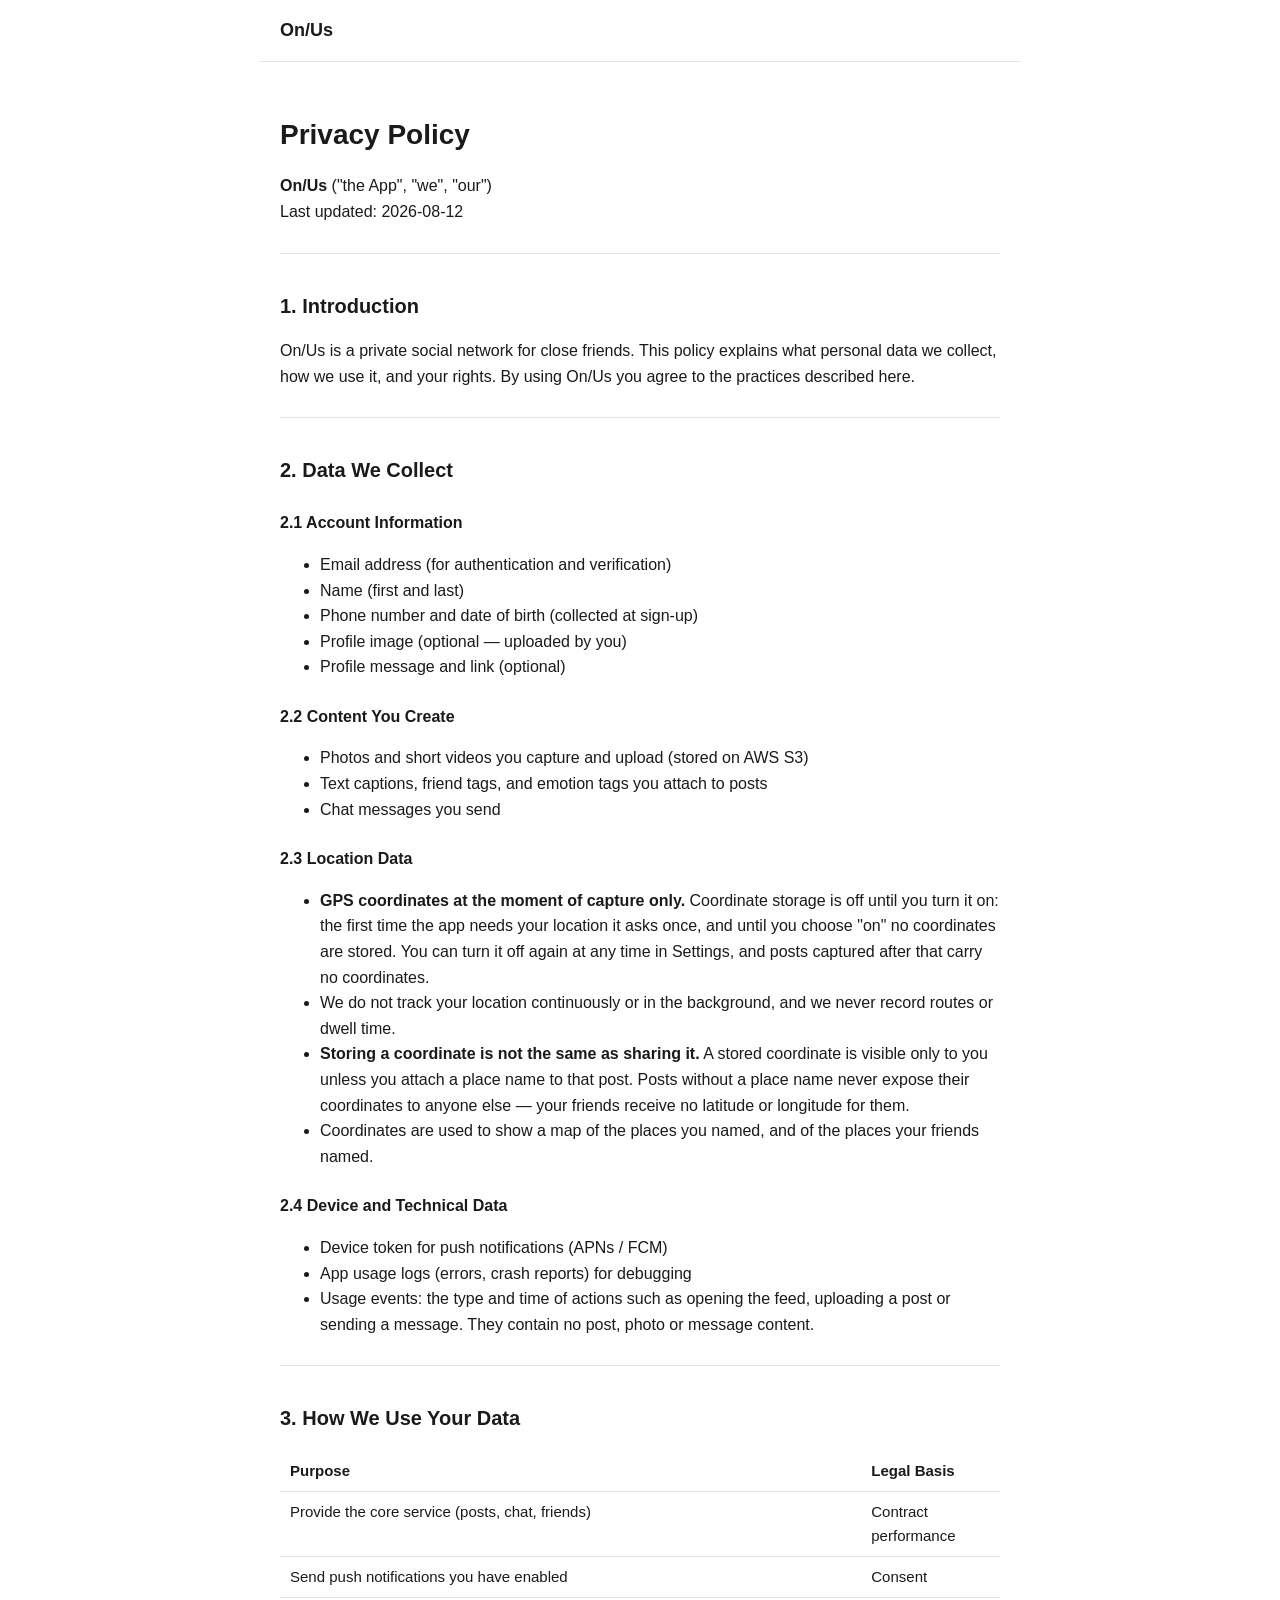
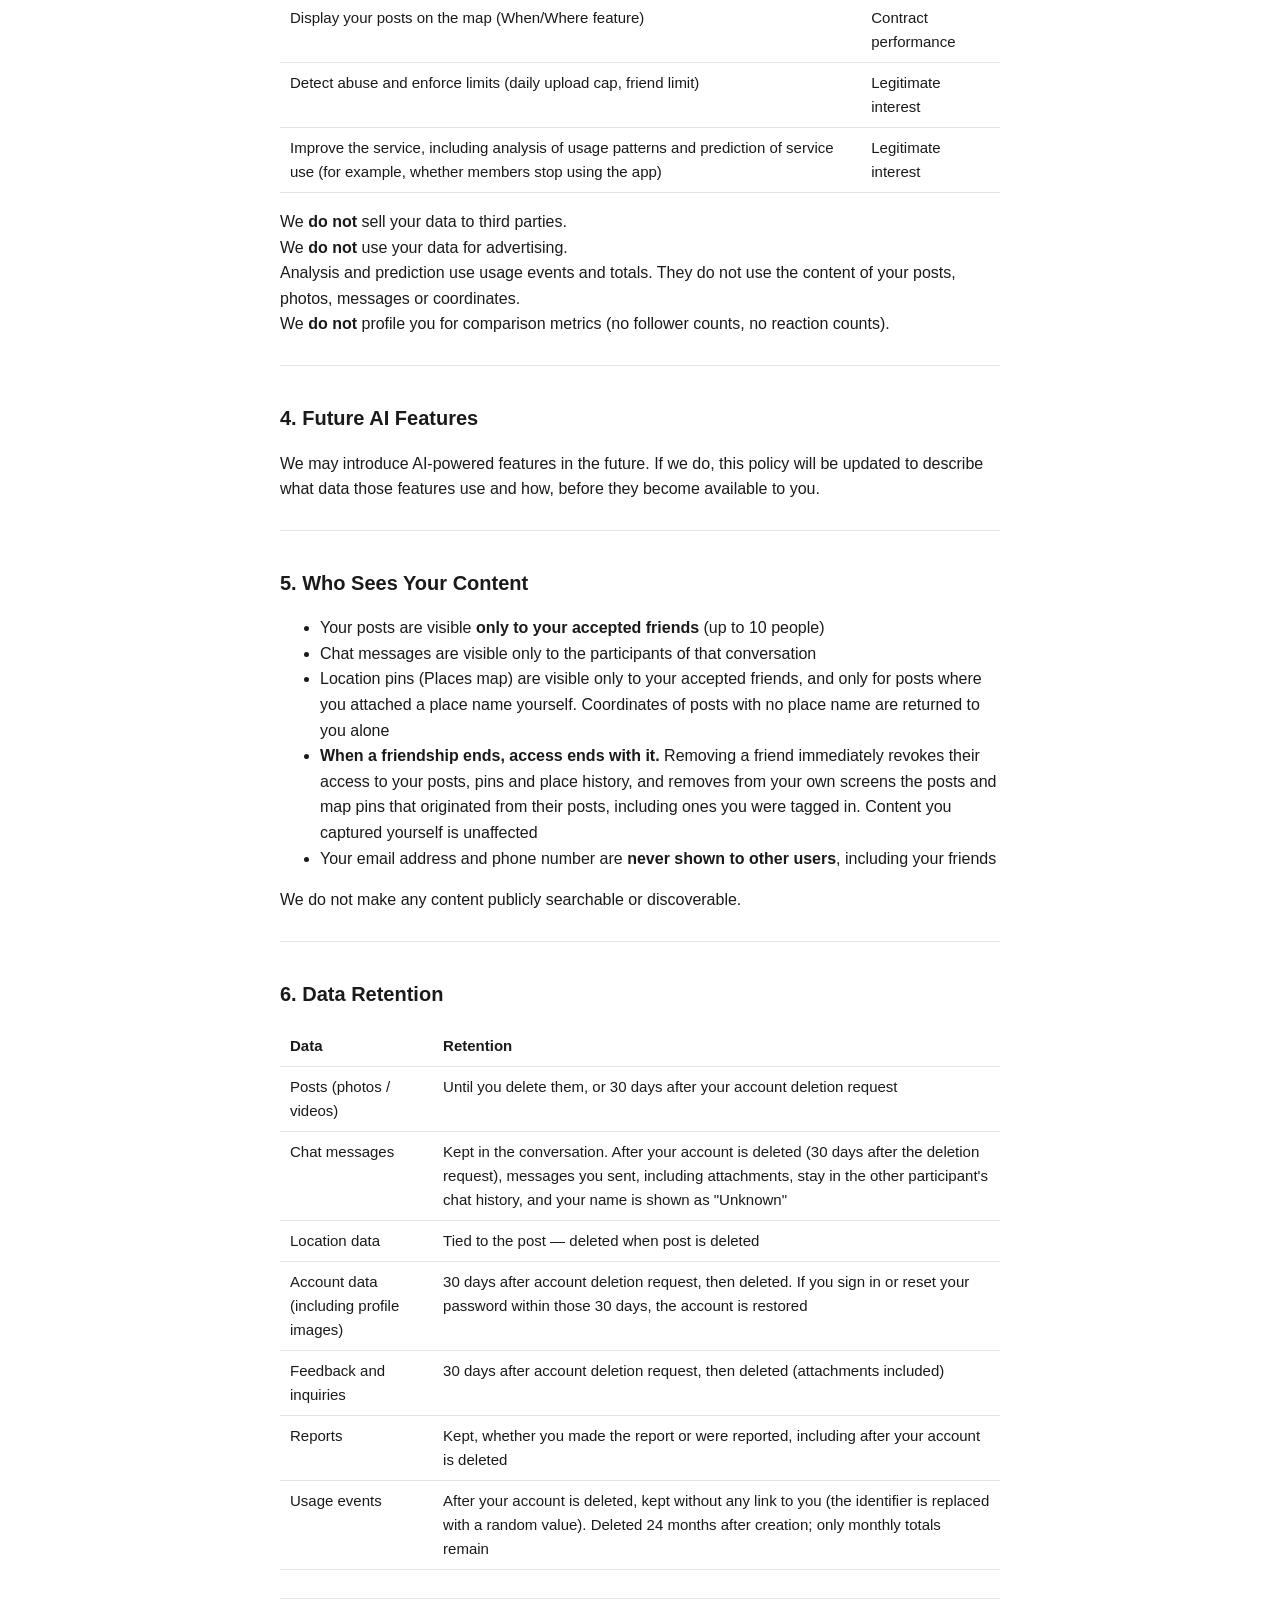
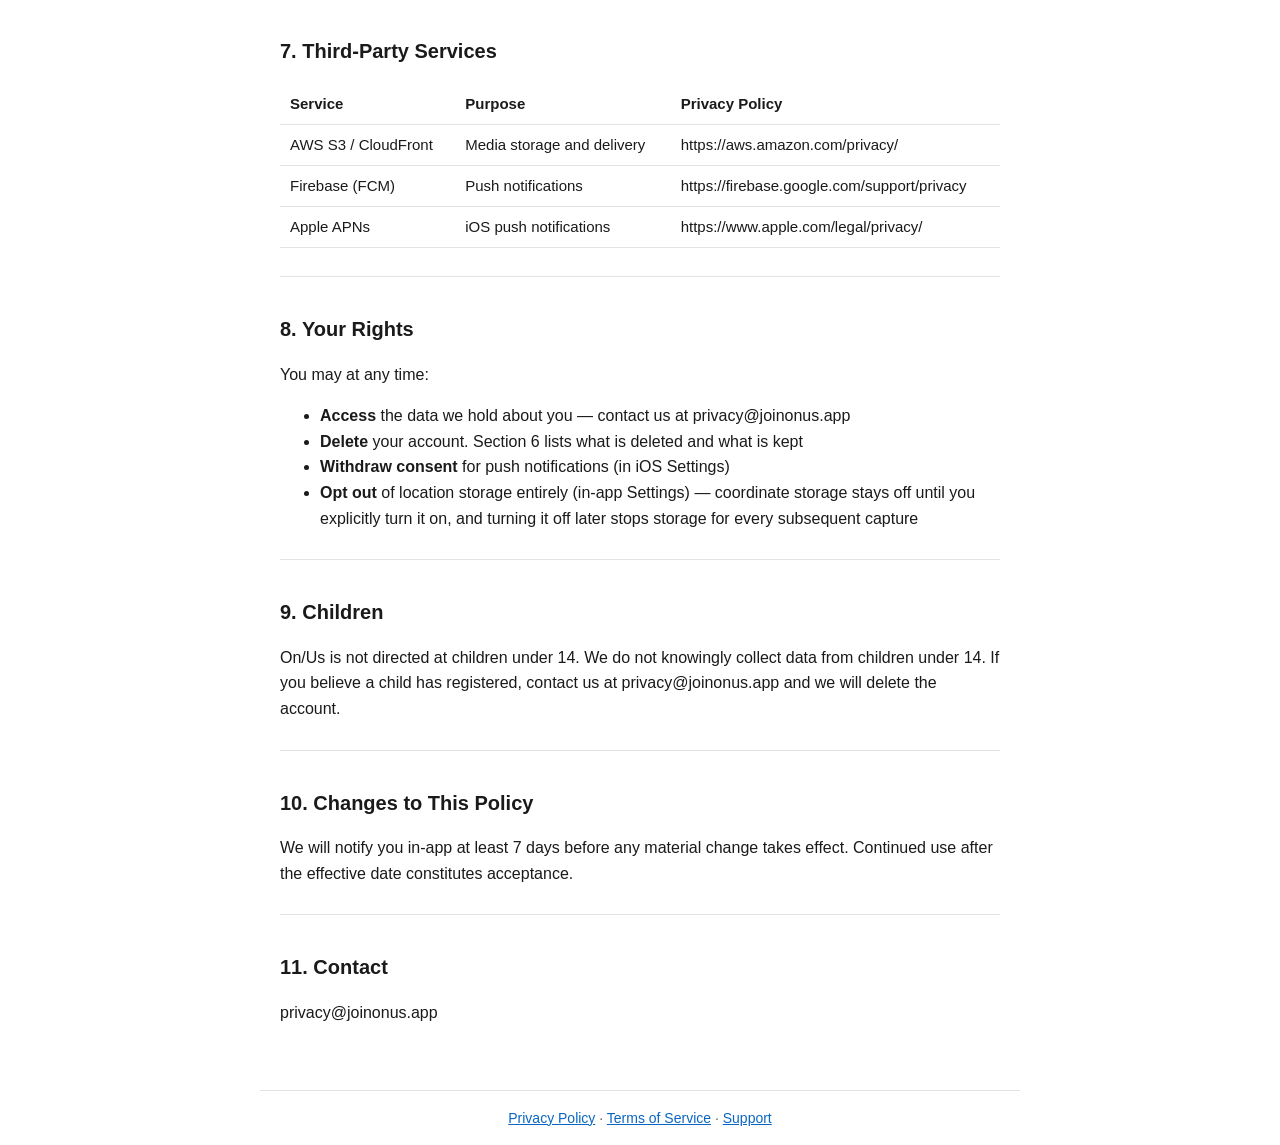
==== privacy/index.html @ e539d6ca "feat: add privacy, terms, and support pages for GitHub Pages - Converts docs/legal/privacy_policy.md" ====
<!doctype html>
<html lang="en">
<head>
<meta charset="utf-8">
<meta name="viewport" content="width=device-width, initial-scale=1">
<title>Privacy Policy — On/Us</title>
<link rel="stylesheet" href="/style.css">
</head>
<body>
<header><a class="brand" href="/">On/Us</a></header>
<main>
<h1>Privacy Policy</h1>
<p><strong>On/Us</strong> ("the App", "we", "our")<br />
Last updated: 2026-08-12</p>
<hr />
<h2>1. Introduction</h2>
<p>On/Us is a private social network for close friends. This policy explains what personal data we collect, how we use it, and your rights. By using On/Us you agree to the practices described here.</p>
<hr />
<h2>2. Data We Collect</h2>
<h3>2.1 Account Information</h3>
<ul>
<li>Email address (for authentication and verification)</li>
<li>Name (first and last)</li>
<li>Phone number and date of birth (collected at sign-up)</li>
<li>Profile image (optional — uploaded by you)</li>
<li>Profile message and link (optional)</li>
</ul>
<h3>2.2 Content You Create</h3>
<ul>
<li>Photos and short videos you capture and upload (stored on AWS S3)</li>
<li>Text captions, friend tags, and emotion tags you attach to posts</li>
<li>Chat messages you send</li>
</ul>
<h3>2.3 Location Data</h3>
<ul>
<li><strong>GPS coordinates at the moment of capture only.</strong> Coordinate storage is off until you turn it on: the first time the app needs your location it asks once, and until you choose "on" no coordinates are stored. You can turn it off again at any time in Settings, and posts captured after that carry no coordinates.</li>
<li>We do not track your location continuously or in the background, and we never record routes or dwell time.</li>
<li><strong>Storing a coordinate is not the same as sharing it.</strong> A stored coordinate is visible only to you unless you attach a place name to that post. Posts without a place name never expose their coordinates to anyone else — your friends receive no latitude or longitude for them.</li>
<li>Coordinates are used to show a map of the places you named, and of the places your friends named.</li>
</ul>
<h3>2.4 Device and Technical Data</h3>
<ul>
<li>Device token for push notifications (APNs / FCM)</li>
<li>App usage logs (errors, crash reports) for debugging</li>
<li>Usage events: the type and time of actions such as opening the feed, uploading a post or sending a message. They contain no post, photo or message content.</li>
</ul>
<hr />
<h2>3. How We Use Your Data</h2>
<table>
<thead>
<tr>
<th>Purpose</th>
<th>Legal Basis</th>
</tr>
</thead>
<tbody>
<tr>
<td>Provide the core service (posts, chat, friends)</td>
<td>Contract performance</td>
</tr>
<tr>
<td>Send push notifications you have enabled</td>
<td>Consent</td>
</tr>
<tr>
<td>Display your posts on the map (When/Where feature)</td>
<td>Contract performance</td>
</tr>
<tr>
<td>Detect abuse and enforce limits (daily upload cap, friend limit)</td>
<td>Legitimate interest</td>
</tr>
<tr>
<td>Improve the service, including analysis of usage patterns and prediction of service use (for example, whether members stop using the app)</td>
<td>Legitimate interest</td>
</tr>
</tbody>
</table>
<p>We <strong>do not</strong> sell your data to third parties.<br />
We <strong>do not</strong> use your data for advertising.<br />
Analysis and prediction use usage events and totals. They do not use the content of your posts, photos, messages or coordinates.<br />
We <strong>do not</strong> profile you for comparison metrics (no follower counts, no reaction counts).</p>
<hr />
<h2>4. Future AI Features</h2>
<p>We may introduce AI-powered features in the future. If we do, this policy will be updated to describe what data those features use and how, before they become available to you.</p>
<hr />
<h2>5. Who Sees Your Content</h2>
<ul>
<li>Your posts are visible <strong>only to your accepted friends</strong> (up to 10 people)</li>
<li>Chat messages are visible only to the participants of that conversation</li>
<li>Location pins (Places map) are visible only to your accepted friends, and only for posts where you attached a place name yourself. Coordinates of posts with no place name are returned to you alone</li>
<li><strong>When a friendship ends, access ends with it.</strong> Removing a friend immediately revokes their access to your posts, pins and place history, and removes from your own screens the posts and map pins that originated from their posts, including ones you were tagged in. Content you captured yourself is unaffected</li>
<li>Your email address and phone number are <strong>never shown to other users</strong>, including your friends</li>
</ul>
<p>We do not make any content publicly searchable or discoverable.</p>
<hr />
<h2>6. Data Retention</h2>
<table>
<thead>
<tr>
<th>Data</th>
<th>Retention</th>
</tr>
</thead>
<tbody>
<tr>
<td>Posts (photos / videos)</td>
<td>Until you delete them, or 30 days after your account deletion request</td>
</tr>
<tr>
<td>Chat messages</td>
<td>Kept in the conversation. After your account is deleted (30 days after the deletion request), messages you sent, including attachments, stay in the other participant's chat history, and your name is shown as "Unknown"</td>
</tr>
<tr>
<td>Location data</td>
<td>Tied to the post — deleted when post is deleted</td>
</tr>
<tr>
<td>Account data (including profile images)</td>
<td>30 days after account deletion request, then deleted. If you sign in or reset your password within those 30 days, the account is restored</td>
</tr>
<tr>
<td>Feedback and inquiries</td>
<td>30 days after account deletion request, then deleted (attachments included)</td>
</tr>
<tr>
<td>Reports</td>
<td>Kept, whether you made the report or were reported, including after your account is deleted</td>
</tr>
<tr>
<td>Usage events</td>
<td>After your account is deleted, kept without any link to you (the identifier is replaced with a random value). Deleted 24 months after creation; only monthly totals remain</td>
</tr>
</tbody>
</table>
<hr />
<h2>7. Third-Party Services</h2>
<table>
<thead>
<tr>
<th>Service</th>
<th>Purpose</th>
<th>Privacy Policy</th>
</tr>
</thead>
<tbody>
<tr>
<td>AWS S3 / CloudFront</td>
<td>Media storage and delivery</td>
<td>https://aws.amazon.com/privacy/</td>
</tr>
<tr>
<td>Firebase (FCM)</td>
<td>Push notifications</td>
<td>https://firebase.google.com/support/privacy</td>
</tr>
<tr>
<td>Apple APNs</td>
<td>iOS push notifications</td>
<td>https://www.apple.com/legal/privacy/</td>
</tr>
</tbody>
</table>
<hr />
<h2>8. Your Rights</h2>
<p>You may at any time:</p>
<ul>
<li><strong>Access</strong> the data we hold about you — contact us at privacy@joinonus.app</li>
<li><strong>Delete</strong> your account. Section 6 lists what is deleted and what is kept</li>
<li><strong>Withdraw consent</strong> for push notifications (in iOS Settings)</li>
<li><strong>Opt out</strong> of location storage entirely (in-app Settings) — coordinate storage stays off until you explicitly turn it on, and turning it off later stops storage for every subsequent capture</li>
</ul>
<hr />
<h2>9. Children</h2>
<p>On/Us is not directed at children under 14. We do not knowingly collect data from children under 14. If you believe a child has registered, contact us at privacy@joinonus.app and we will delete the account.</p>
<hr />
<h2>10. Changes to This Policy</h2>
<p>We will notify you in-app at least 7 days before any material change takes effect. Continued use after the effective date constitutes acceptance.</p>
<hr />
<h2>11. Contact</h2>
<p>privacy@joinonus.app</p>
</main>
<footer>
<a href="/privacy">Privacy Policy</a> · <a href="/terms">Terms of Service</a> · <a href="/support">Support</a>
</footer>
</body>
</html>
---- style.css ----
:root {
  color-scheme: light dark;
  --fg: #1a1a1a;
  --bg: #ffffff;
  --muted: #666666;
  --link: #0a66c2;
  --border: #e3e3e3;
}

@media (prefers-color-scheme: dark) {
  :root {
    --fg: #e8e8e8;
    --bg: #15161a;
    --muted: #a0a0a0;
    --link: #6cb2ff;
    --border: #2a2b30;
  }
}

body {
  margin: 0;
  background: var(--bg);
  color: var(--fg);
  font-family: -apple-system, BlinkMacSystemFont, "Segoe UI", sans-serif;
  line-height: 1.6;
}

header, main, footer {
  max-width: 720px;
  margin: 0 auto;
  padding: 16px 20px;
}

header {
  border-bottom: 1px solid var(--border);
}

.brand {
  font-weight: 700;
  font-size: 18px;
  color: var(--fg);
  text-decoration: none;
}

main {
  padding-top: 32px;
  padding-bottom: 48px;
}

h1 {
  font-size: 28px;
  margin-bottom: 4px;
}

h2 {
  font-size: 20px;
  margin-top: 36px;
}

h3 {
  font-size: 16px;
  margin-top: 24px;
}

table {
  width: 100%;
  border-collapse: collapse;
  margin: 16px 0;
  font-size: 15px;
}

th, td {
  text-align: left;
  padding: 8px 10px;
  border-bottom: 1px solid var(--border);
  vertical-align: top;
}

a {
  color: var(--link);
}

hr {
  border: none;
  border-top: 1px solid var(--border);
  margin: 28px 0;
}

footer {
  border-top: 1px solid var(--border);
  color: var(--muted);
  font-size: 14px;
  text-align: center;
}

.lead {
  color: var(--muted);
}

.links {
  margin-top: 24px;
  display: flex;
  flex-direction: column;
  gap: 8px;
}

.links a {
  display: block;
  padding: 14px 16px;
  border: 1px solid var(--border);
  border-radius: 10px;
  text-decoration: none;
  font-weight: 600;
}
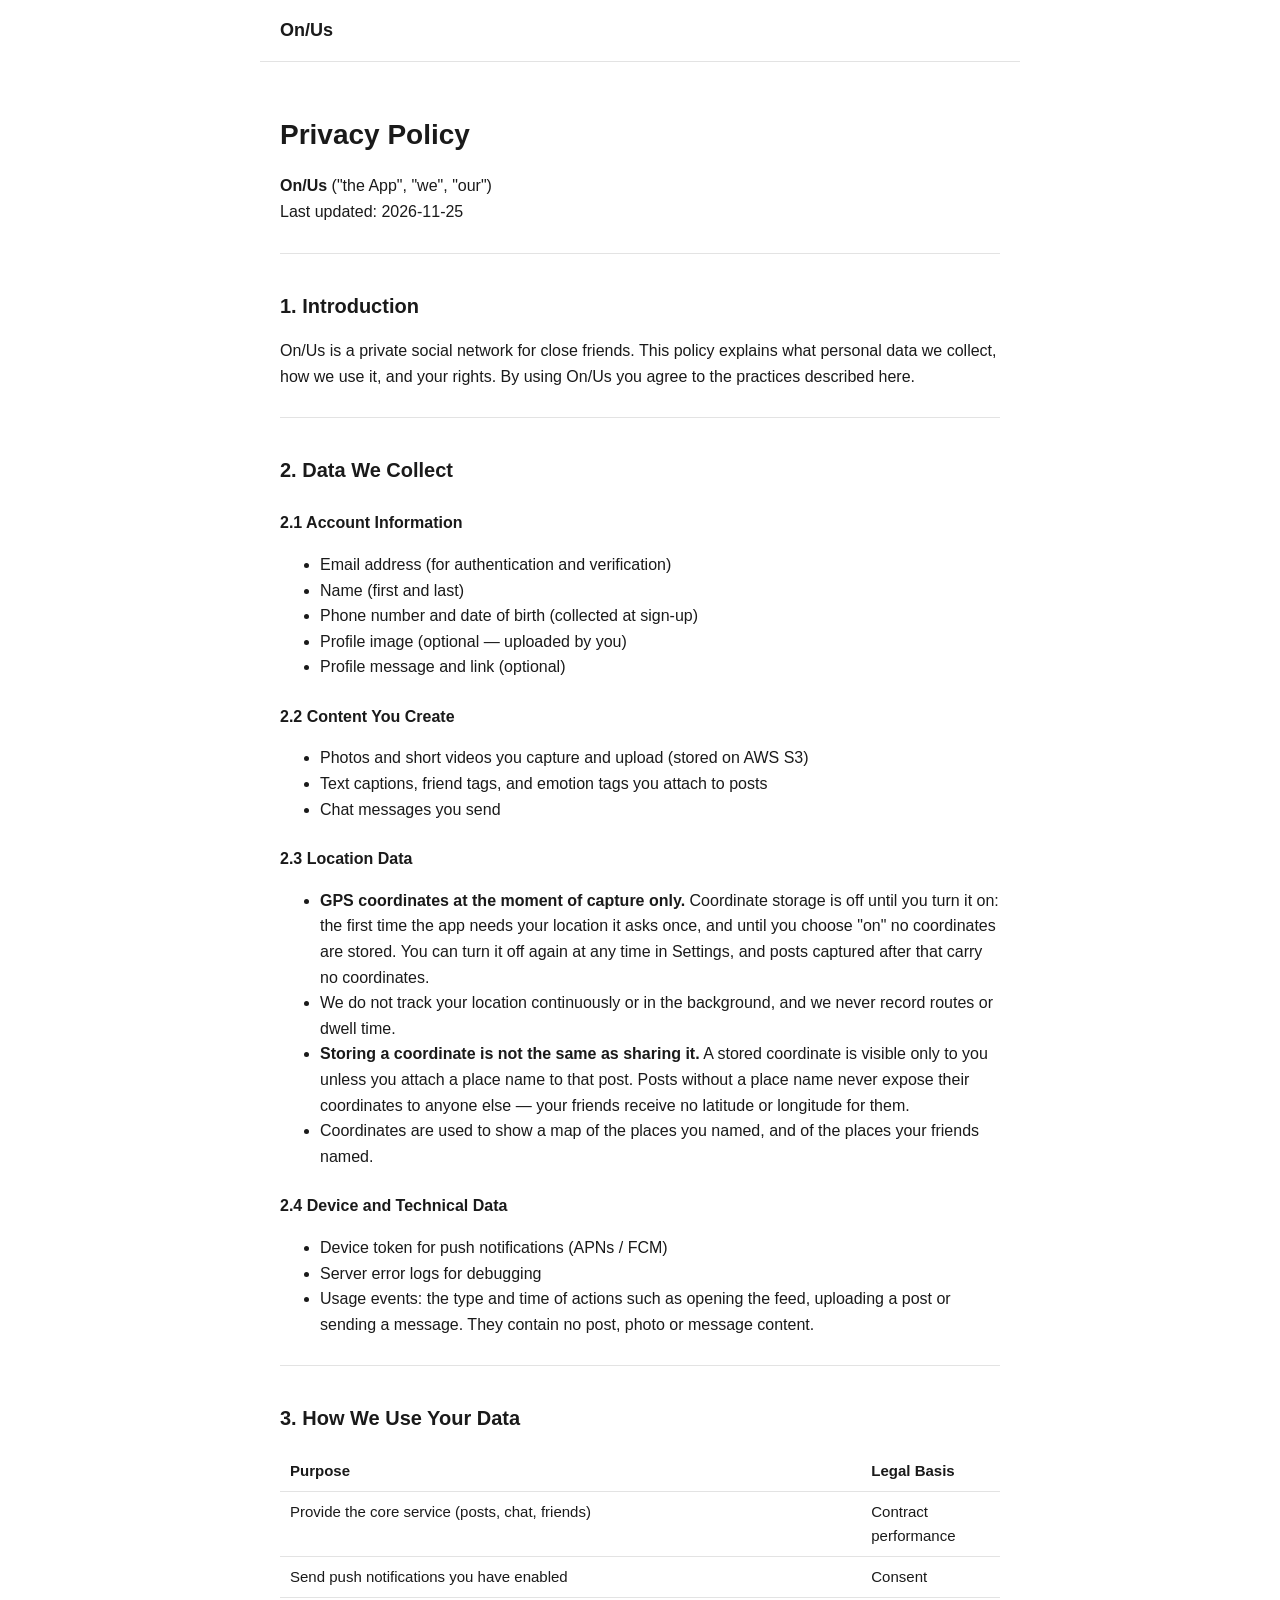
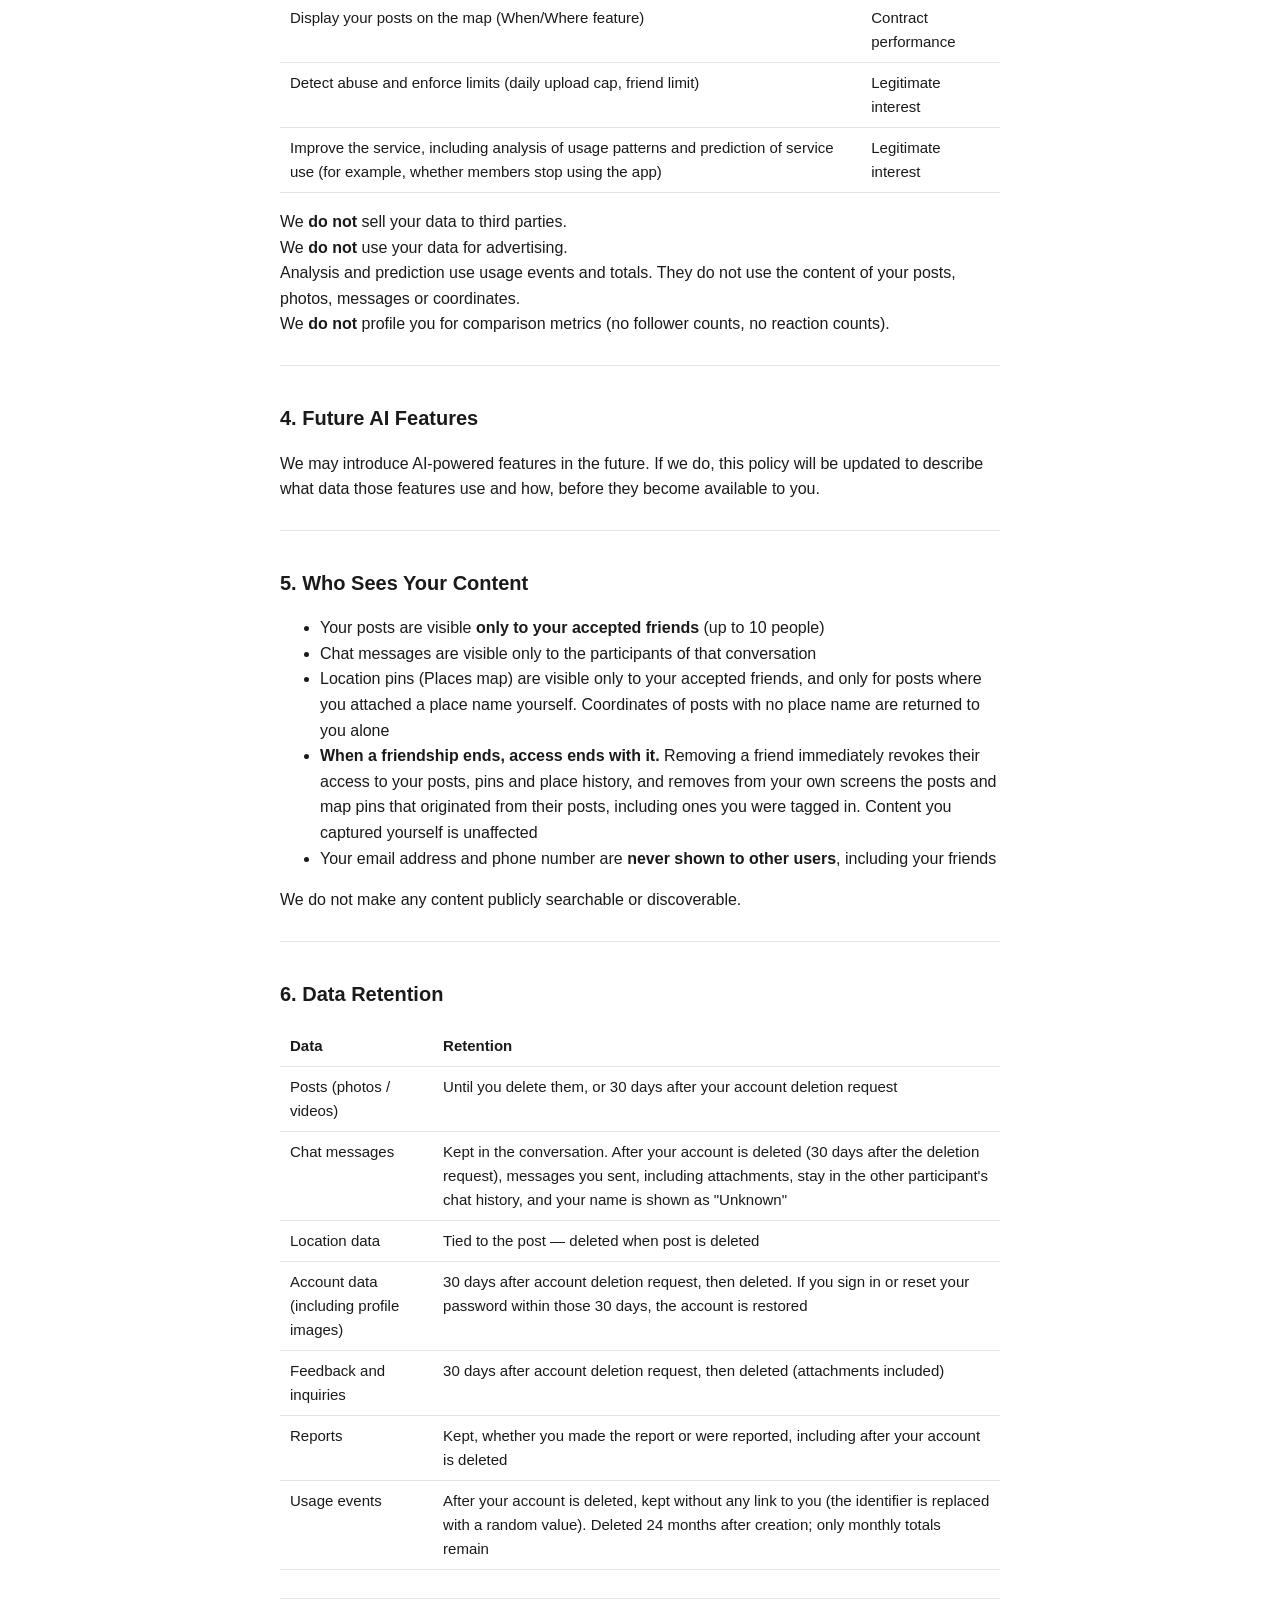
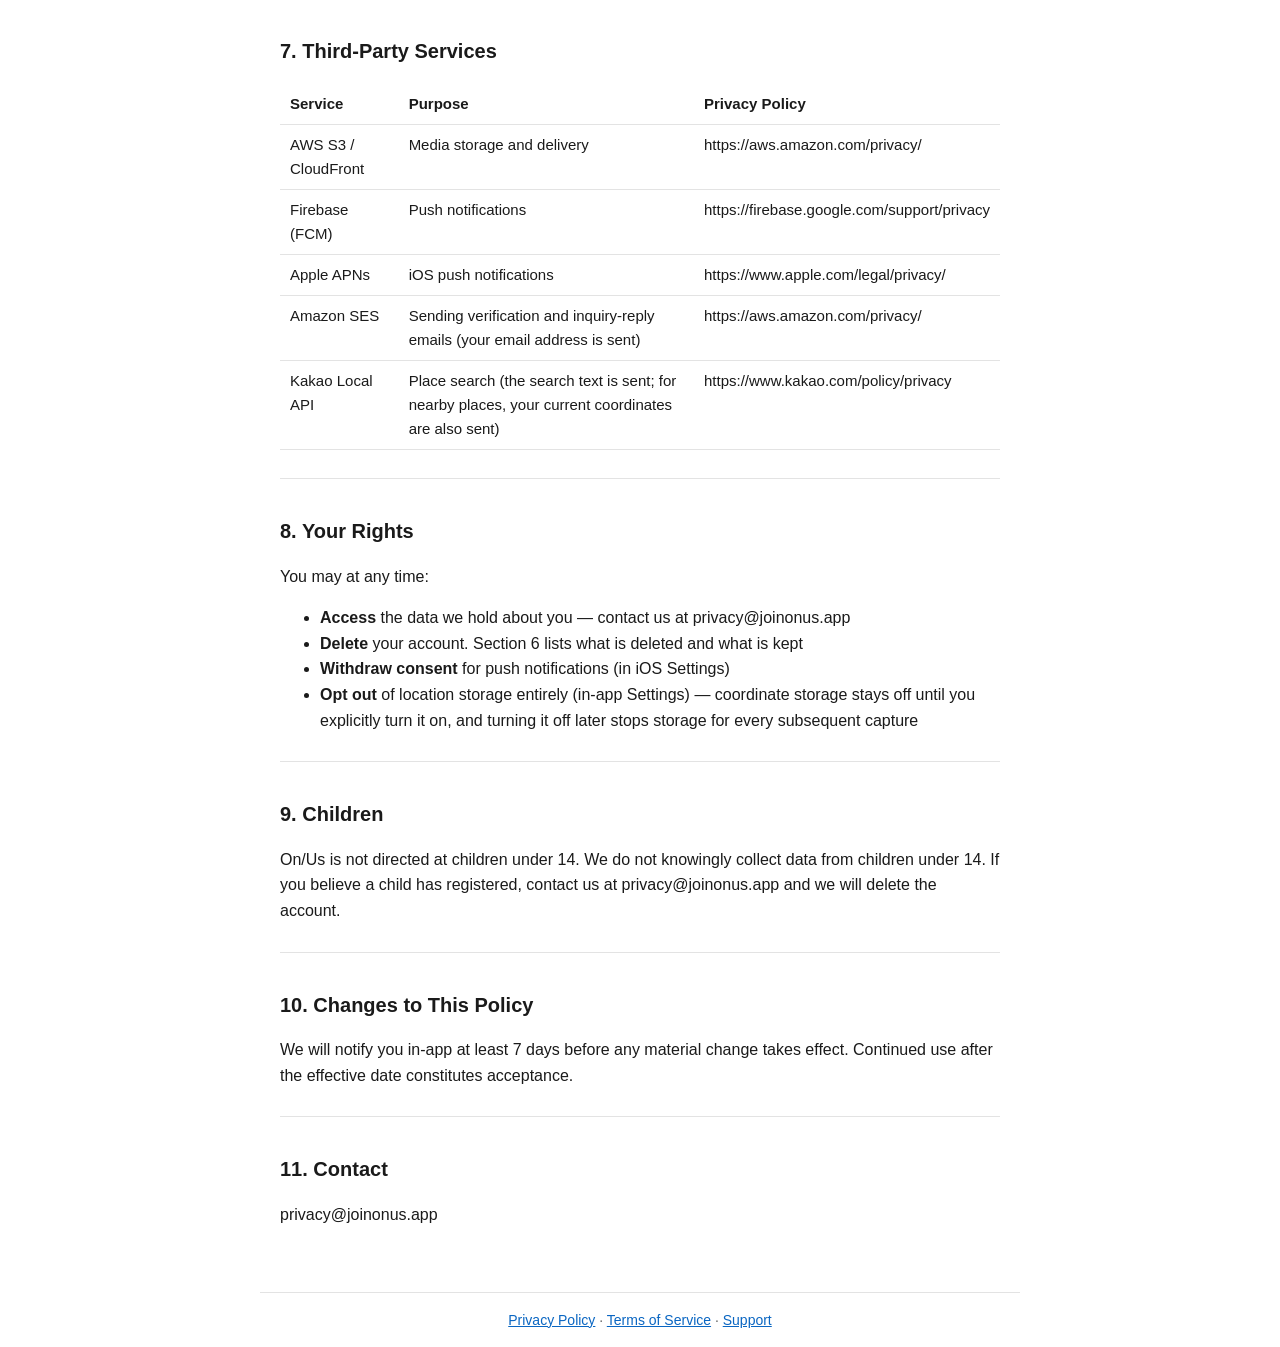
==== commit 73e37df8: "fix: align the privacy policy with the data the app handles - Set the last updated date to 2026-11-2" ====
--- a/privacy/index.html
+++ b/privacy/index.html
@@ -11,7 +11,7 @@
 <main>
 <h1>Privacy Policy</h1>
 <p><strong>On/Us</strong> ("the App", "we", "our")<br />
-Last updated: 2026-08-12</p>
+Last updated: 2026-11-25</p>
 <hr />
 <h2>1. Introduction</h2>
 <p>On/Us is a private social network for close friends. This policy explains what personal data we collect, how we use it, and your rights. By using On/Us you agree to the practices described here.</p>
@@ -41,7 +41,7 @@
 <h3>2.4 Device and Technical Data</h3>
 <ul>
 <li>Device token for push notifications (APNs / FCM)</li>
-<li>App usage logs (errors, crash reports) for debugging</li>
+<li>Server error logs for debugging</li>
 <li>Usage events: the type and time of actions such as opening the feed, uploading a post or sending a message. They contain no post, photo or message content.</li>
 </ul>
 <hr />
@@ -159,6 +159,16 @@
 <td>iOS push notifications</td>
 <td>https://www.apple.com/legal/privacy/</td>
 </tr>
+<tr>
+<td>Amazon SES</td>
+<td>Sending verification and inquiry-reply emails (your email address is sent)</td>
+<td>https://aws.amazon.com/privacy/</td>
+</tr>
+<tr>
+<td>Kakao Local API</td>
+<td>Place search (the search text is sent; for nearby places, your current coordinates are also sent)</td>
+<td>https://www.kakao.com/policy/privacy</td>
+</tr>
 </tbody>
 </table>
 <hr />
